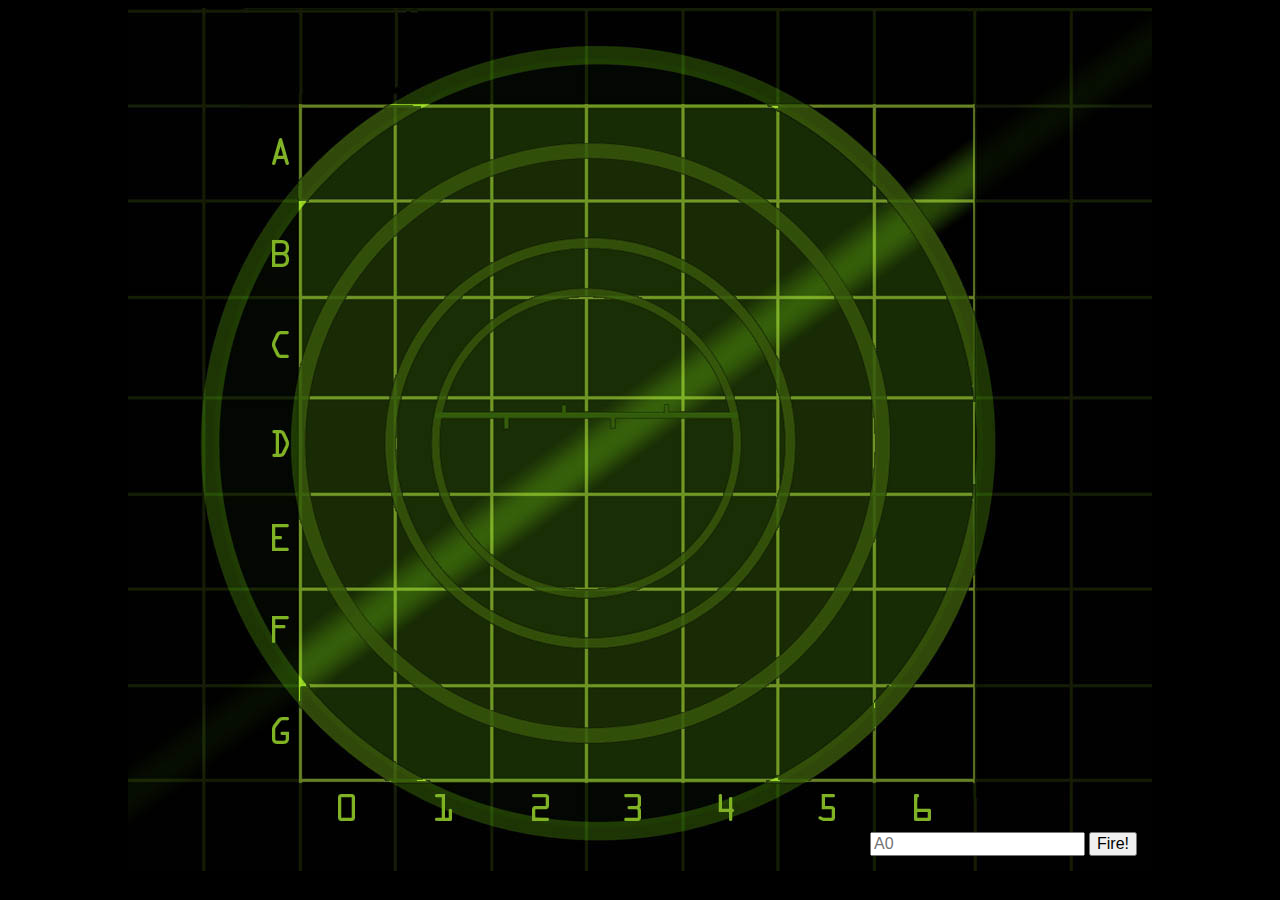
==== index.html @ 7c536743 "init" ====
<!DOCTYPE html>
<html lang="en">
<head>
   <link rel="stylesheet" href="style.css">
    <meta charset="UTF-8">
    <title>Battleship 2!!!!</title>
</head>
<body>
<div id="board">
	<div id='messageArea'></div>
	<table>
		<tr>
			<td id = '00'></td>
			<td id = '01'></td>
			<td id = '02'></td>
			<td id = '03'></td>
			<td id = '04'></td>
			<td id = '05'></td>
			<td id = '06'></td>
		</tr>
		<tr>
			<td id = '10'></td>
			<td id = '11'></td>
			<td id = '12'></td>
			<td id = '13'></td>
			<td id = '14' ></td>
			<td id = '15'></td>
			<td id = '16'></td>
		</tr>
		<tr>
			<td id = '20'></td>
			<td id = '21'></td>
			<td id = '22'></td>
			<td id = '23'></td>
			<td id = '24'></td>
			<td id = '25'></td>
			<td id = '26'></td>
		</tr>
		<tr>
			<td id = '30'></td>
			<td id = '31'></td>
			<td id = '32'></td>
			<td id = '33'></td>
			<td id = '34'></td>
			<td id = '35'></td>
			<td id = '36'></td>
		</tr>
		<tr>
			<td id = '40'></td>
			<td id = '41'></td>
			<td id = '42'></td>
			<td id = '43'></td>
			<td id = '44'></td>
			<td id = '45'></td>
			<td id = '46'></td>
		</tr>
		<tr>
			<td id = '50'></td>
			<td id = '51'></td>
			<td id = '52'></td>
			<td id = '53'></td>
			<td id = '54'></td>
			<td id = '55'></td>
			<td id = '56'></td>
		</tr>
		<tr>
			<td id = '60'></td>
			<td id = '61'></td>
			<td id = '62'></td>
			<td id = '63'></td>
			<td id = '64'></td>
			<td id = '65'></td>
			<td id = '66'></td>
		</tr>
	</table>
	<form>
		<input type= 'text' id 'guessInput' placeholder="A0">
		<input type= 'button' id 'fireButton' value="Fire!">
	</form>
                            
</div>
 
<script src="JS.js"></script>
</body>
</html>
---- style.css ----
body {
	background-color: black;
}
div#board {
	position: relative;
	width:1024px;
	height: 863px;
	margin: auto;
	background: url('board.jpg')no-repeat;
}
div#messageArea {
	position: absolute;
	top: 0px;
	left: 0px;
	color: rgb(83,175,19);
}
table {
	position: absolute;
	top: 98px;
	left: 173px;
	border-spacing: 0px;
}
td {
	width: 94px;
	height: 94px;
}
form {
	position: absolute;
	bottom: 0px;
	right: 0px;
	padding: 15px;
	background-color: rgb (83,175,19);
}
form input {
	background-color: rgb (152,207,113);
	border-color: rgb (83,175,19);
	font-size: 1em;
}
.hit {
	background: url('ship.png') no-repeat center center;
}
.miss {
	background: url('miss.png') no-repeat center center;

}
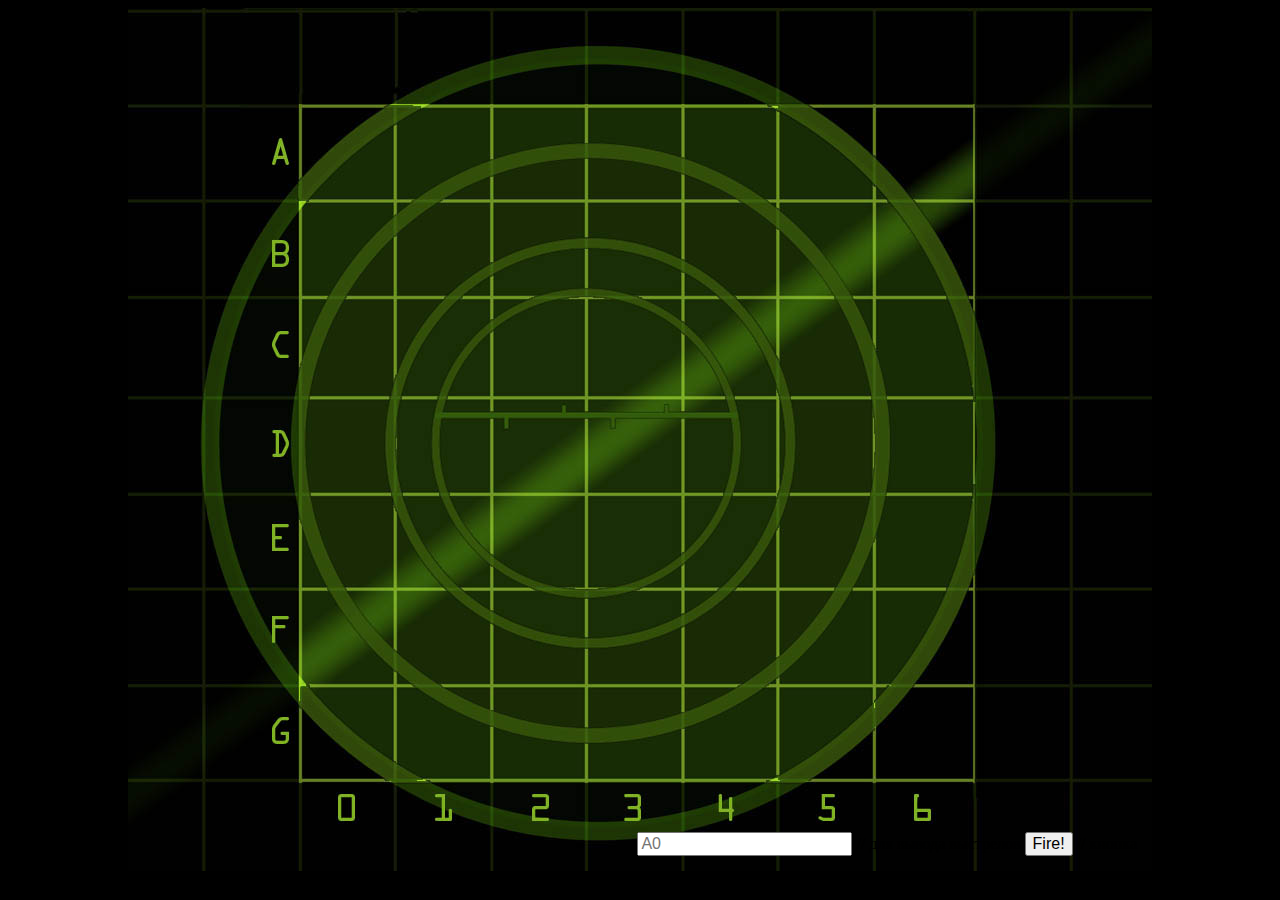
==== commit 1545e552: "кнопка Fire!работает по Enter" ====
--- a/index.html
+++ b/index.html
@@ -74,8 +74,8 @@
 		</tr>
 	</table>
 	<form>
-		<input type= 'text' id 'guessInput' placeholder="A0">
-		<input type= 'button' id 'fireButton' value="Fire!">
+		<input type='text' id='guessInput' placeholder="A0"> // для вывода выстрелов
+		<input type='button' id='fireButton' value="Fire!"> // кнопка
 	</form>
                             
 </div>
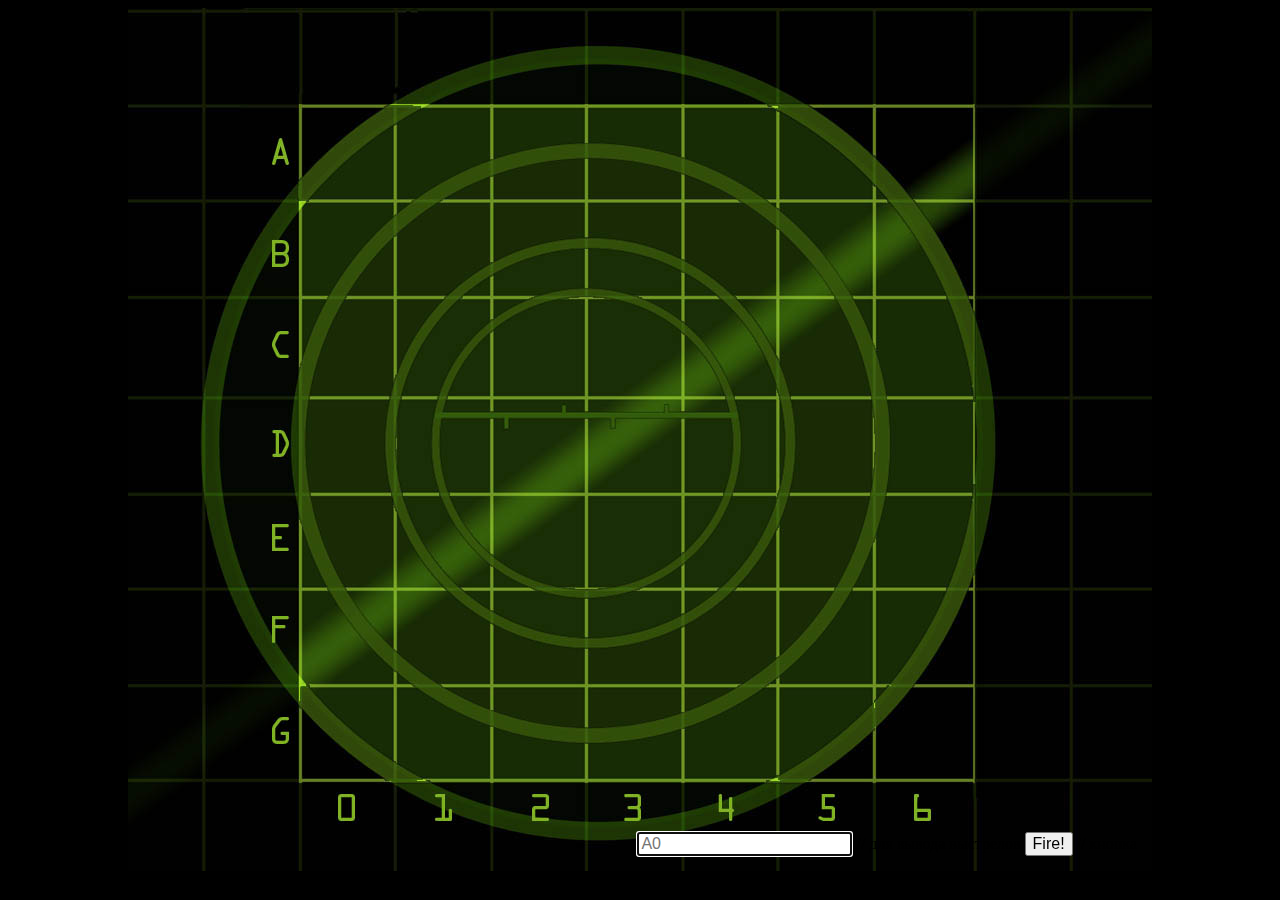
==== commit 5bdb97c8: "генерация случайных кораблей" ====
--- a/index.html
+++ b/index.html
@@ -74,8 +74,8 @@
 		</tr>
 	</table>
 	<form>
-		<input type='text' id='guessInput' placeholder="A0"> // для вывода выстрелов
-		<input type='button' id='fireButton' value="Fire!"> // кнопка
+		<input type='text' id='guessInput' placeholder="A0" autofocus> // для вывода выстрелов
+		<input type='button' id='fireButton' value="Fire!" > // кнопка
 	</form>
                             
 </div>
